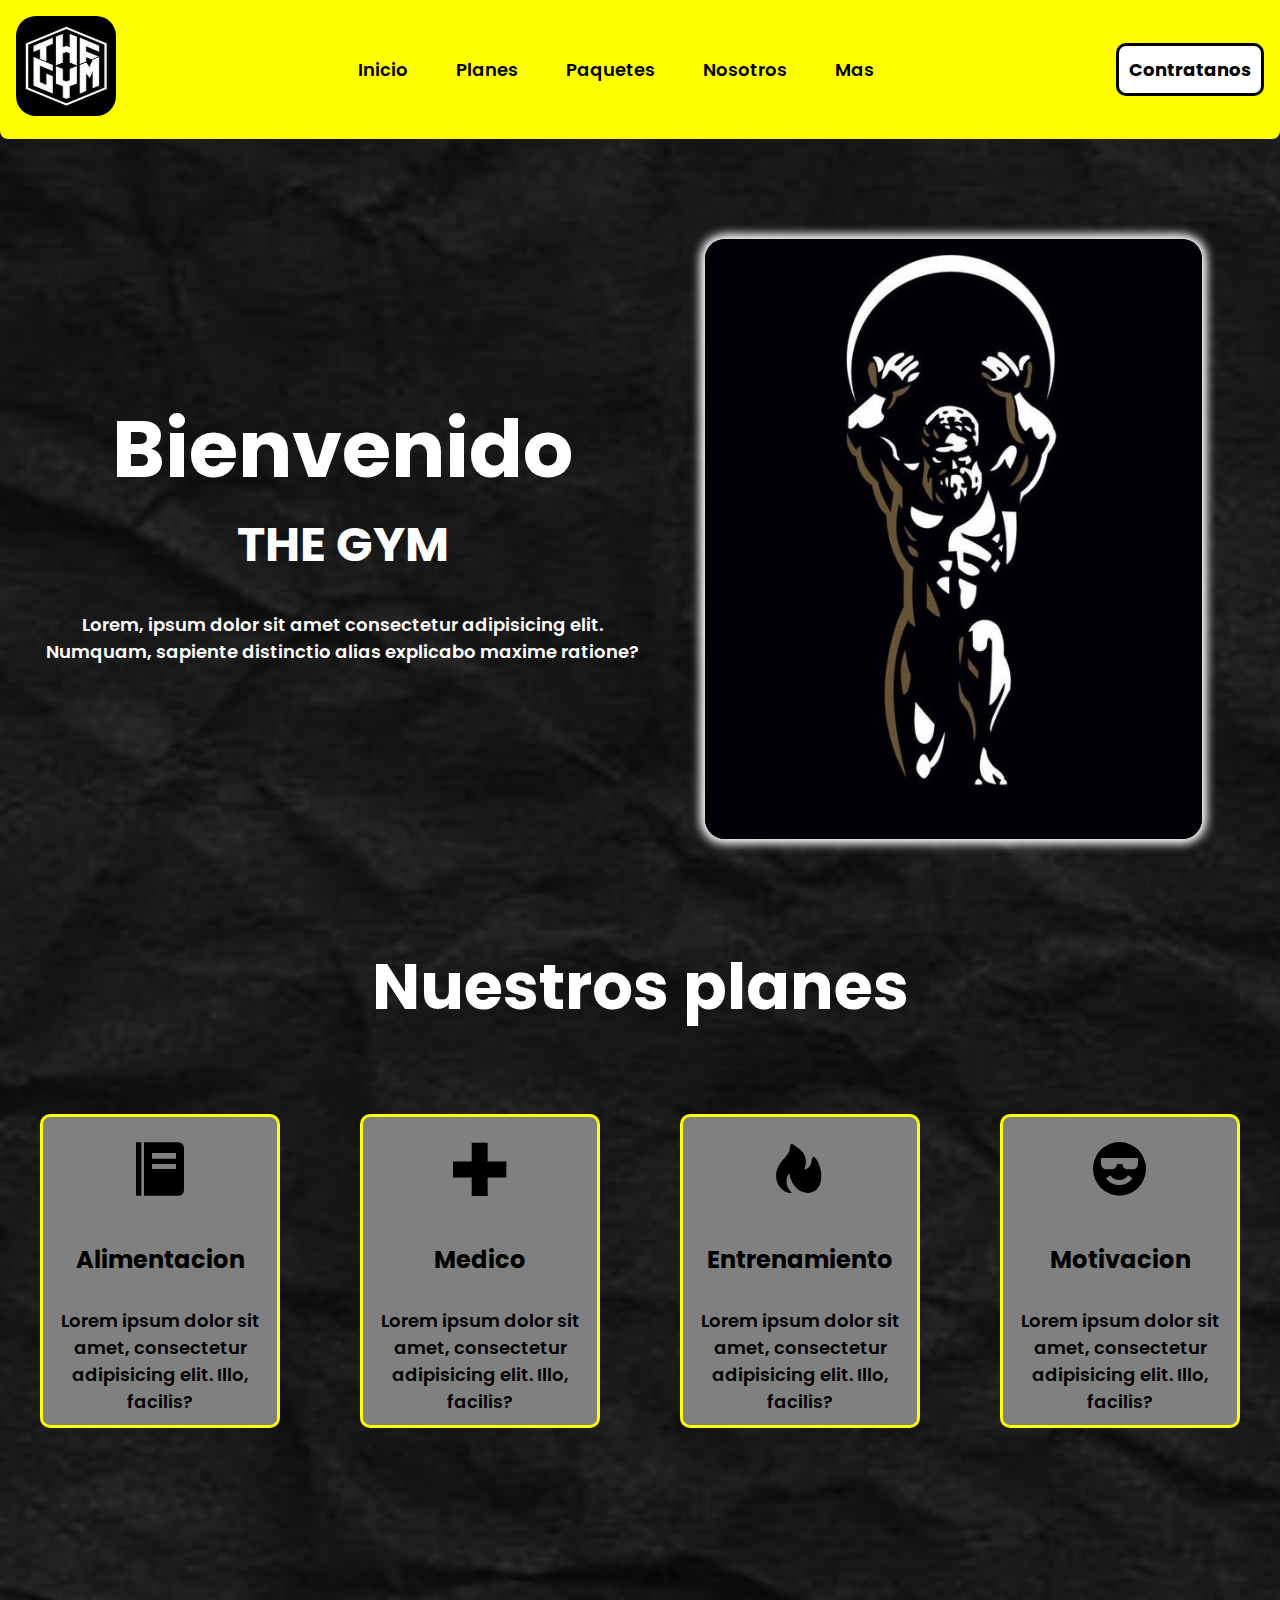
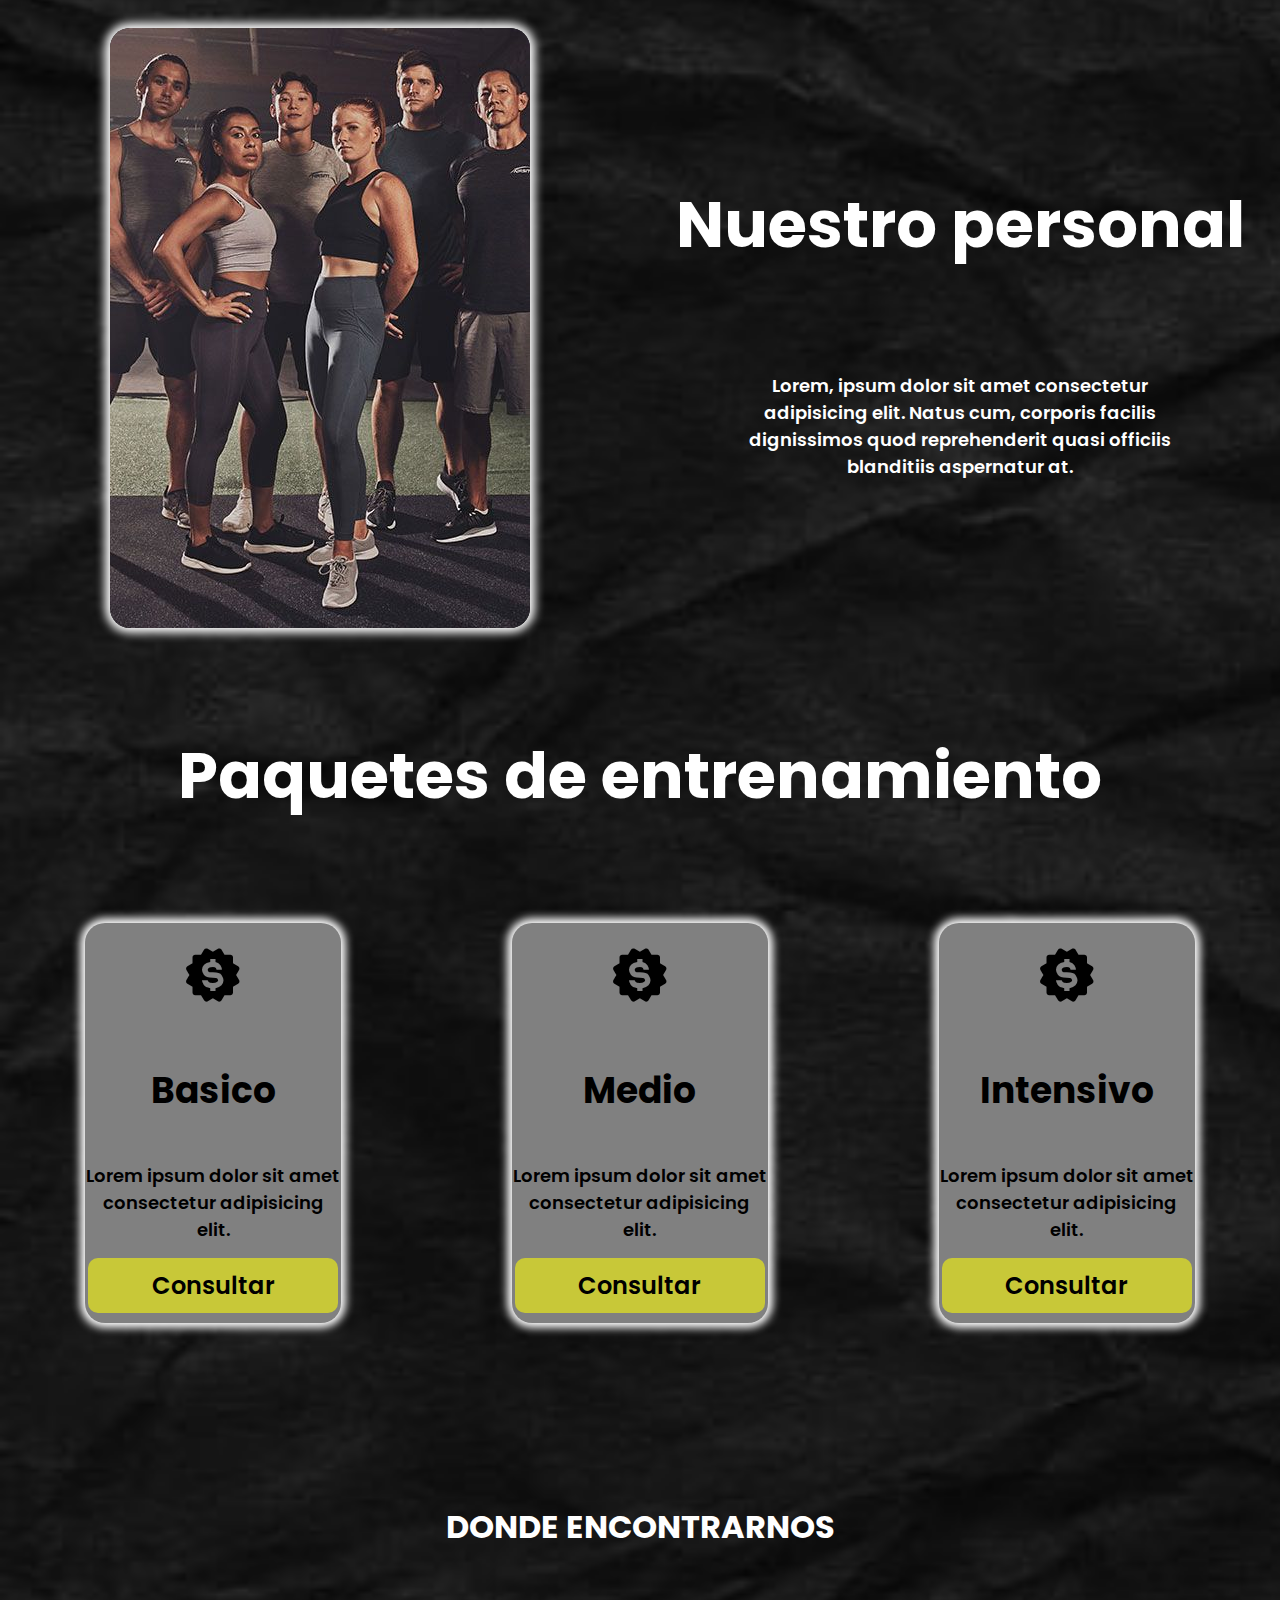
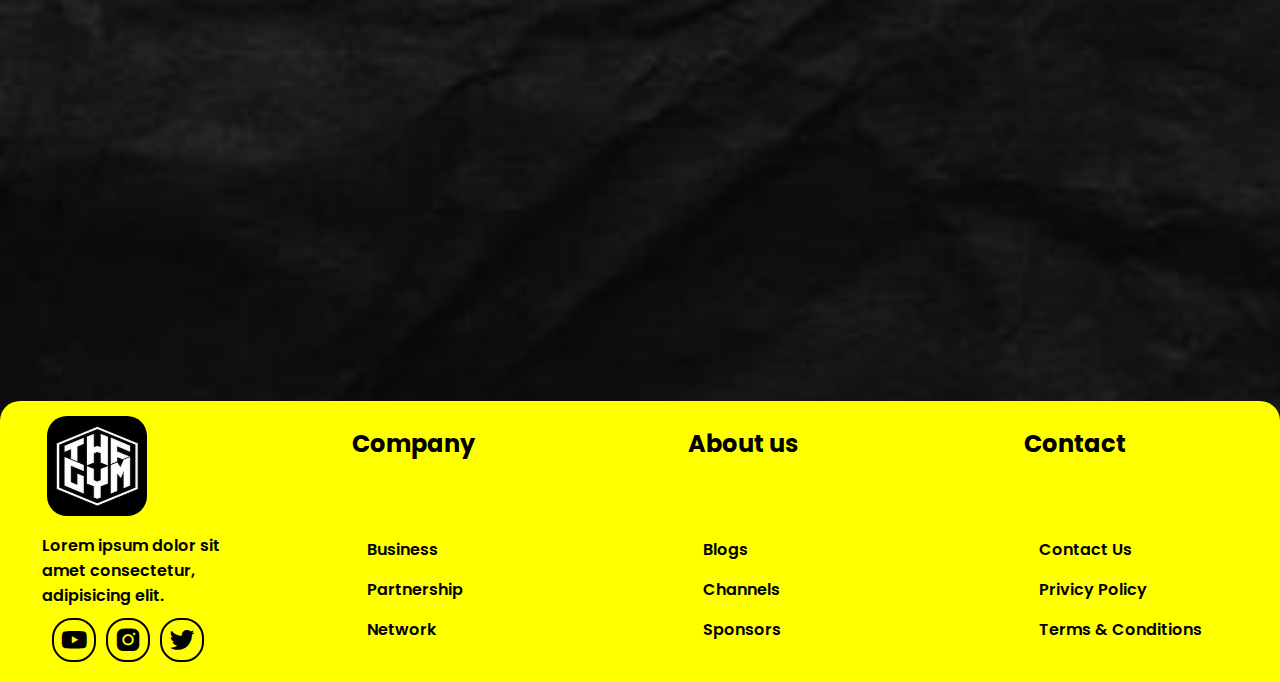
==== index.html @ 53d8124a "V 0.0.1" ====
<!DOCTYPE html>
<html lang="en">
  <head>
    <meta charset="UTF-8" />
    <meta name="viewport" content="width=device-width, initial-scale=1.0" />
    <link
      href="https://unpkg.com/boxicons@2.1.4/css/boxicons.min.css"
      rel="stylesheet" />
    <link rel="preconnect" href="https://fonts.gstatic.com" crossorigin />
    <link rel="preconnect" href="https://fonts.googleapis.com" />
    <link
      href="https://fonts.googleapis.com/css2?family=Poppins:ital,wght@0,400;0,500;0,600;1,700&display=swap"
      rel="stylesheet" />
    <link rel="icon" type="imagen" href="assets/img/logo.jpg" />
    <link rel="stylesheet" href="css/style.css" />
    <title>The Gym | Fitnes</title>
  </head>
  <body>
    <!-- navegador -->
    <nav>
      <div class="nav-logo">
        <a href="index.html"><img src="assets/img/logo.jpg" /></a>
      </div>
      <ul class="nav-links">
        <li><a href="index.html">Inicio</a></li>
        <li><a href="#planes">Planes</a></li>
        <li><a href="#paquetes">Paquetes</a></li>
        <li><a href="#nosotros">Nosotros</a></li>
        <li><a href="#mas">Mas</a></li>
      </ul>
      <a href="page/contrato.html" class="btn-link"
        ><button class="btn">Contratanos</button></a
      >
    </nav>
    <!-- header -->
    <header>
      <div class="header-title">
        <h2>Bienvenido</h2>
        <h3>THE GYM</h3>
        <p>
          Lorem, ipsum dolor sit amet consectetur adipisicing elit. Numquam,
          sapiente distinctio alias explicabo maxime ratione?
        </p>
      </div>
      <div class="header-img">
        <img src="assets/img/img1.jpg" />
      </div>
    </header>
    <!-- main -->
    <main>
      <!-- seccion de planes -->
      <div class="planes-title" id="planes">
        <h1>Nuestros planes</h1>
      </div>
      <div class="content-plans">
        <section class="planes-container">
          <div class="icon">
            <i class="bx bxs-food-menu"></i>
          </div>
          <div class="subtitle">
            <h2>Alimentacion</h2>
          </div>
          <div class="txt">
            Lorem ipsum dolor sit amet, consectetur adipisicing elit. Illo,
            facilis?
          </div>
        </section>
        <section class="planes-container">
          <div class="icon">
            <i class="bx bx-plus-medical"></i>
          </div>
          <div class="subtitle">
            <h2>Medico</h2>
          </div>
          <div class="txt">
            Lorem ipsum dolor sit amet, consectetur adipisicing elit. Illo,
            facilis?
          </div>
        </section>
        <section class="planes-container">
          <div class="icon">
            <i class="bx bxs-hot"></i>
          </div>
          <div class="subtitle">
            <h2>Entrenamiento</h2>
          </div>
          <div class="txt">
            Lorem ipsum dolor sit amet, consectetur adipisicing elit. Illo,
            facilis?
          </div>
        </section>
        <section class="planes-container">
          <div class="icon">
            <i class="bx bxs-cool"></i>
          </div>
          <div class="subtitle">
            <h2>Motivacion</h2>
          </div>
          <div class="txt">
            Lorem ipsum dolor sit amet, consectetur adipisicing elit. Illo,
            facilis?
          </div>
        </section>
      </div>
      <!-- seccion de personal -->
      <div class="content-personal">
        <!-- imagen -->
        <div class="personal-img">
          <img src="assets/img/img2.jpg" />
        </div>
        <!-- titulo y texto -->
        <div class="personal-title">
          <h1>Nuestro personal</h1>
          <p>
            Lorem, ipsum dolor sit amet consectetur adipisicing elit. Natus cum,
            corporis facilis dignissimos quod reprehenderit quasi officiis
            blanditiis aspernatur at.
          </p>
        </div>
      </div>
      <!-- seccion de paquetes -->
      <div class="paquetes-title" id="paquetes">
        <h1>Paquetes de entrenamiento</h1>
      </div>
      <div class="content-paquetes">
        <section class="container-paquetes">
          <div class="icon">
            <i class="bx bxs-badge-dollar"></i>
          </div>
          <div class="title title--color">
            <h2>Basico</h2>
          </div>
          <div class="txt txt--color">
            <p>Lorem ipsum dolor sit amet consectetur adipisicing elit.</p>
          </div>
          <a href="#" class="btn-link"
            ><button class="btn btn--mod">Consultar</button></a
          >
        </section>
        <section class="container-paquetes">
          <div class="icon">
            <i class="bx bxs-badge-dollar"></i>
          </div>
          <div class="title title--color">
            <h2>Medio</h2>
          </div>
          <div class="txt txt--color">
            <p>Lorem ipsum dolor sit amet consectetur adipisicing elit.</p>
          </div>
          <a href="#" class="btn-link"
            ><button class="btn btn--mod">Consultar</button></a
          >
        </section>
        <section class="container-paquetes">
          <div class="icon">
            <i class="bx bxs-badge-dollar"></i>
          </div>
          <div class="title title--color">
            <h2>Intensivo</h2>
          </div>
          <div class="txt txt--color">
            <p>Lorem ipsum dolor sit amet consectetur adipisicing elit.</p>
          </div>
          <a href="#" class="btn-link"
            ><button class="btn btn--mod">Consultar</button></a
          >
        </section>
      </div>
      <div class="map-container">
        <h2><span id="nosotros">Donde encontrarnos</span></h2>
        <iframe
          src="https://www.google.com/maps/embed?pb=!1m18!1m12!1m3!1d227.4638598311287!2d-65.29502604156728!3d-24.192004153920077!2m3!1f0!2f0!3f0!3m2!1i1024!2i768!4f13.1!3m3!1m2!1s0x941b0f5a80f912df%3A0xc3a7eea0225db36f!2sDuck%20Gym!5e0!3m2!1ses!2sar!4v1716704160125!5m2!1ses!2sar"
          width="600"
          height="450"
          style="border: 0"
          allowfullscreen=""
          loading="lazy"
          referrerpolicy="no-referrer-when-downgrade"></iframe>
      </div>
    </main>
    <!-- footer -->
    <footer id="mas">
      <div class="content-footer">
        <div class="logo-footer">
          <img src="assets/img/logo.jpg" />
          <p>Lorem ipsum dolor sit amet consectetur, adipisicing elit.</p>
          <div class="redes">
            <a href="#"><i class="bx bxl-youtube"></i></a>
            <a href="#"><i class="bx bxl-instagram-alt"></i></a>
            <a href="#"><i class="bx bxl-twitter"></i></a>
          </div>
        </div>
        <div class="content-links">
          <div class="container-links">
            <h3>Company</h3>
            <ul>
              <li><a href="#">Business</a></li>
              <li><a href="#">Partnership</a></li>
              <li><a href="#">Network</a></li>
            </ul>
          </div>
          <div class="container-links">
            <h3>About us</h3>
            <ul>
              <li><a href="#">Blogs</a></li>
              <li><a href="#">Channels</a></li>
              <li><a href="#">Sponsors</a></li>
            </ul>
          </div>
          <div class="container-links">
            <h3>Contact</h3>
            <ul>
              <li><a href="#">Contact Us</a></li>
              <li><a href="#">Privicy Policy</a></li>
              <li><a href="#">Terms & Conditions</a></li>
            </ul>
          </div>
        </div>
      </div>
    </footer>
  </body>
</html>
---- css/style.css ----
* {
  padding: 0;
  margin: 0;
  font-family: "poppins", sans-serif;
  box-sizing: border-box;
}
/* colores a usar*/
:root {
  --main-color: #ffff00;
  --txt-color: #ffffff;
  --txt-color-2: #000;
  --second-color: #ffff0090;
  --bg-color: #070613;
  --bg-color-2: grey;
}

body {
  background-image: url(../assets/img/bg.jpg);
  margin: auto;
  background-repeat: no-repeat;
  background-size: cover;
}
/* nav */
nav {
  background-color: var(--main-color);
  padding: 1rem 1rem;
  display: flex;
  align-items: center;
  justify-content: space-between;
  gap: 2rem;
  border-bottom-left-radius: 8px;
  border-bottom-right-radius: 8px;
}
/* logo */
.nav-logo img {
  width: 100px;
  height: 100px;
  border-radius: 20px;
}
/* Links */
.nav-links {
  list-style: none;
  display: flex;
  align-items: center;
  gap: 3rem;
}
/* etiuetas a  */
.nav-links a {
  text-decoration: none;
  color: var(--txt-color-2);
  font-weight: 600;
  font-size: 18px;
}

.nav-links a:hover {
  text-decoration: underline solid;
  position: relative;
  top: 2px;
}

/* boton/es */
.btn {
  display: flex;
  justify-content: center;
  align-items: center;
  padding: 10px;
  background: transparent;
  border-radius: 10px;
  cursor: pointer;
  font-weight: 700;
  font-size: 18px;
  border: 3px solid;
  transition: all 0.3s;
  background-color: var(--txt-color);
}

.btn:hover {
  background-color: var(--bg-color-2);
  transform: scale(1.1);
}

.btn-link {
  text-decoration: none;
}
/* header */
header {
  display: flex;
  color: var(--txt-color);
  width: 100%;
  margin-top: 100px;
}
/* titulos y texto */
.header-title {
  display: flex;
  flex-direction: column;
  width: 50%;
  float: left;
  margin-left: 30px;
  margin-top: 150px;
  text-align: center;
  cursor: default;
}

.header-title h2 {
  font-size: 5rem;
  width: 100%;
}

.header-title h3 {
  font-size: 3rem;
}

.header-title p {
  font-size: 18px;
  font-weight: 600;
  margin-top: 30px;
}
/* imagen del header */
.header-img {
  display: flex;
  width: 50%;
  float: right;
  height: 600px;
  position: relative;
  left: 50px;
}

.header-img img {
  border-radius: 20px;
  box-shadow: 0 0 10px 5px white;
}

/* contenedor de planes */
main {
  margin-top: 100px;
  width: 100%;
}
/* contenedor */
.content-plans {
  display: flex;
  flex-direction: row;
  justify-content: space-between;
  margin: 0 40px;
}
/* titulo */
.planes-title {
  color: var(--txt-color);
  text-align: center;
  margin: 80px 0;
  font-size: 2rem;
}
/* contenedor de info */
.planes-container {
  background-color: var(--bg-color-2);
  display: flex;
  flex-direction: column;
  text-align: center;
  height: 314px;
  border-radius: 10px;
  border: 3px solid yellow;
  width: 20%;
  transition: all 0.3s;
}

.planes-container:hover {
  transform: scale(1.1);
  color: var(--txt-color);
}

.icon {
  font-size: 4rem;
  margin: 10px;
  cursor: default;
}

.subtitle {
  margin: 10px;
  cursor: default;
}

.txt {
  margin-top: 20px;
  font-size: 18px;
  font-weight: 600;
  cursor: default;
}
/* contenedor de personal */
.content-personal {
  display: flex;
  width: 100%;
  margin-top: 200px;
}

.personal-title {
  display: flex;
  width: 50%;
  float: right;
  color: var(--txt-color);
  flex-direction: column;
  text-align: center;
  justify-content: center;
  align-items: center;
  cursor: default;
}

.personal-title h1 {
  margin-bottom: 100px;
  font-size: 4rem;
}

.personal-title p {
  display: flex;
  font-size: 18px;
  font-weight: 600;
  width: 70%;
}

.personal-img {
  display: flex;
  width: 50%;
  float: left;
  justify-content: center;
}

.personal-img img {
  border-radius: 20px;
  box-shadow: 0 0 10px 5px white;
}

/* Titulo de paquetes */

.paquetes-title {
  color: var(--txt-color);
  text-align: center;
  margin-top: 100px;
  font-size: 2rem;
}

/* contenedor paquetes */

.content-paquetes {
  width: 100%;
  margin-top: 100px;
  display: flex;
  flex-direction: row;
  align-items: center;
  justify-content: space-around;
}
/* contenedor de info */
.container-paquetes {
  background-color: var(--bg-color-2);
  width: 20%;
  height: 400px;
  display: flex;
  flex-direction: column;
  text-align: center;
  justify-content: space-between;
  align-items: center;
  border-radius: 20px;
  box-shadow: 0 0 8px 5px white;
  transition: all 0.3s;
}

.container-paquetes:hover {
  transform: scale(1.1);
  color: var(--txt-color);
}
/* boton interno */
.btn--mod {
  width: 250px;
  background-color: var(--second-color);
  font-size: 24px;
  font-weight: 600;
  border: none;
  position: relative;
  bottom: 10px;
  transition: none;
}

.btn--mod:hover {
  background-color: var(--main-color);
  transform: none;
}

.title--color {
  font-size: 24px;
}

.txt--color {
  font-size: 18px;
  font-weight: 600;
}
/* contenedor de mapa */
.map-container {
  display: flex;
  flex-direction: column;
  justify-content: center;
  align-items: center;
  text-align: center;
  margin-top: 180px;
}

.map-container h2 {
  color: var(--txt-color);
  text-transform: uppercase;
  font-size: 2rem;
}

.map-container iframe {
  width: 600px;
  height: 300px;
  margin-top: 50px;
}

/* footer */
footer {
  display: flex;
  margin-top: 100px;
  width: 100%;
  background-color: var(--main-color);
  border-top-left-radius: 20px;
  border-top-right-radius: 20px;
}

.content-footer {
  display: flex;
  width: 100%;
  justify-content: center;
}

.logo-footer {
  width: 25%;
}

.logo-footer img {
  width: 100px;
  height: 100px;
  border-radius: 20px;
  margin: 15px 0 0 15px;
}

.logo-footer p {
  width: 70%;
  margin-left: 10px;
  font-weight: 600;
  margin-top: 10px;
  cursor: default;
}
/* iconos de redes */
.redes {
  display: flex;
  margin-left: 10px;
  margin-top: 10px;
  margin-bottom: 20px;
  width: 25%;
  flex-direction: row;
  justify-content: space-between;
  list-style: none;
}

.redes a {
  text-decoration: none;
  color: var(--txt-color-2);
  transition: all 0.2s;
}

.redes a:hover {
  transform: scale(1.1);
  color: var(--bg-color-2);
}

.redes i {
  font-size: 30px;
  margin-left: 10px;
  border: 2px solid;
  border-radius: 20px;
  padding: 5px;
  transition: all 0.2s;
}

/* contenedor de links de footer */
.content-links {
  display: flex;
  width: 70%;
  flex-direction: row;
  justify-content: space-between;
}

.container-links {
  width: 25%;
  display: flex;
  flex-direction: column;
  justify-content: space-around;
}

.container-links h3 {
  font-size: 24px;
  cursor: default;
}

.container-links ul {
  margin-top: 10px;
}

.container-links li {
  margin: 15px;
  list-style: none;
}

.container-links a {
  text-decoration: none;
  color: var(--txt-color-2);
  transition: all 0.3s;
  font-weight: 600;
}

.container-links a:hover {
  text-decoration: underline 2px solid;
}
/* tamaño telefono */
@media (min-width: 480px) and (max-width: 1200px) {
  /* navegador */
  nav {
    display: flex;
    flex-direction: column;
    justify-content: space-around;
  }
  /* links */
  .nav-links {
    display: flex;
    justify-content: space-around;
    gap: 20px;
  }
  /* header */
  header {
    display: flex;
    flex-direction: column;
    width: 100%;
    text-align: center;
    margin: 0;
    margin-top: 20px;
  }
  /* titulo del header */
  .header-title {
    display: flex;
    flex-direction: column;
    width: 100%;
    text-align: center;
    margin: 0;
  }

  .header-title p {
    font-size: 16px;
    margin: 0 20px;
  }
  /* imagen del header */
  .header-img {
    display: flex;
    justify-content: center;
    align-items: center;
    width: 100%;
    margin: 0;
  }

  .header-img img {
    width: 300px;
    height: 400px;
    position: relative;
    right: 50px;
    margin: 0;
  }
  /* main */
  main {
    display: flex;
    flex-direction: column;
    width: 100%;
    margin: 0;
  }
  /* contenedor de seccion planes */
  .content-plans {
    display: flex;
    flex-direction: column;
    align-items: center;
  }
  /* contenedor de las tarjetas de planes */
  .planes-container {
    width: 70%;
    margin: 20px 0;
  }
  /* contenedor de seccion personal */
  .content-personal {
    display: flex;
    flex-direction: column;
    align-items: center;
    margin: 40px 0;
    width: 100%;
  }
  /* imagen de seccion de personal */
  .personal-img img {
    width: 420px;
    height: 400px;
  }
  /* titulo de personal */
  .personal-title {
    width: 100%;
    align-items: center;
    margin: 40px 0;
  }

  .personal-title h1 {
    display: flex;
    justify-content: center;
    text-align: center;
  }

  .personal-title p {
    display: flex;
    justify-content: center;
    align-items: center;
    text-align: center;
    width: 80%;
  }
  /* seccion de paquetes */
  /* titulo de seccion de paquetes */
  .paquetes-title {
    font-size: 28px;
    margin: 0;
  }
  /* contenedor de tarjetas */
  .content-paquetes {
    display: flex;
    flex-direction: column;
    width: 100%;
  }
  /* contenedor de info tarjetas */
  .container-paquetes {
    display: flex;
    justify-content: space-around;
    width: 65%;
    margin: 40px 0;
  }
  /* mapa */
  .map-container {
    margin: 0;
    margin-top: 40px;
    width: 100%;
  }
  /* iframe */
  .map-container iframe {
    display: flex;
    width: 70%;
  }
  /* footer */

  .logo-footer {
    width: 100%;
    display: flex;
    justify-content: space-around;
    align-items: center;
    text-align: center;
  }

  .logo-footer p {
    width: 40%;
  }

  .redes {
    display: flex;
    margin: 20px 0;
  }

  .content-links {
    display: flex;
    flex-direction: row;
    justify-content: center;
    text-align: center;
  }
  /* footer */
  footer {
    display: flex;
    margin: 0;
    margin-top: 40px;
  }

  .content-footer {
    display: flex;
    flex-direction: column;
  }

  .redes {
    display: flex;
    flex-direction: column;
  }

  .redes a {
    margin: 5px 0;
  }

  .content-links {
    width: 100%;
    display: flex;
    flex-direction: row;
    justify-content: space-around;
  }
}
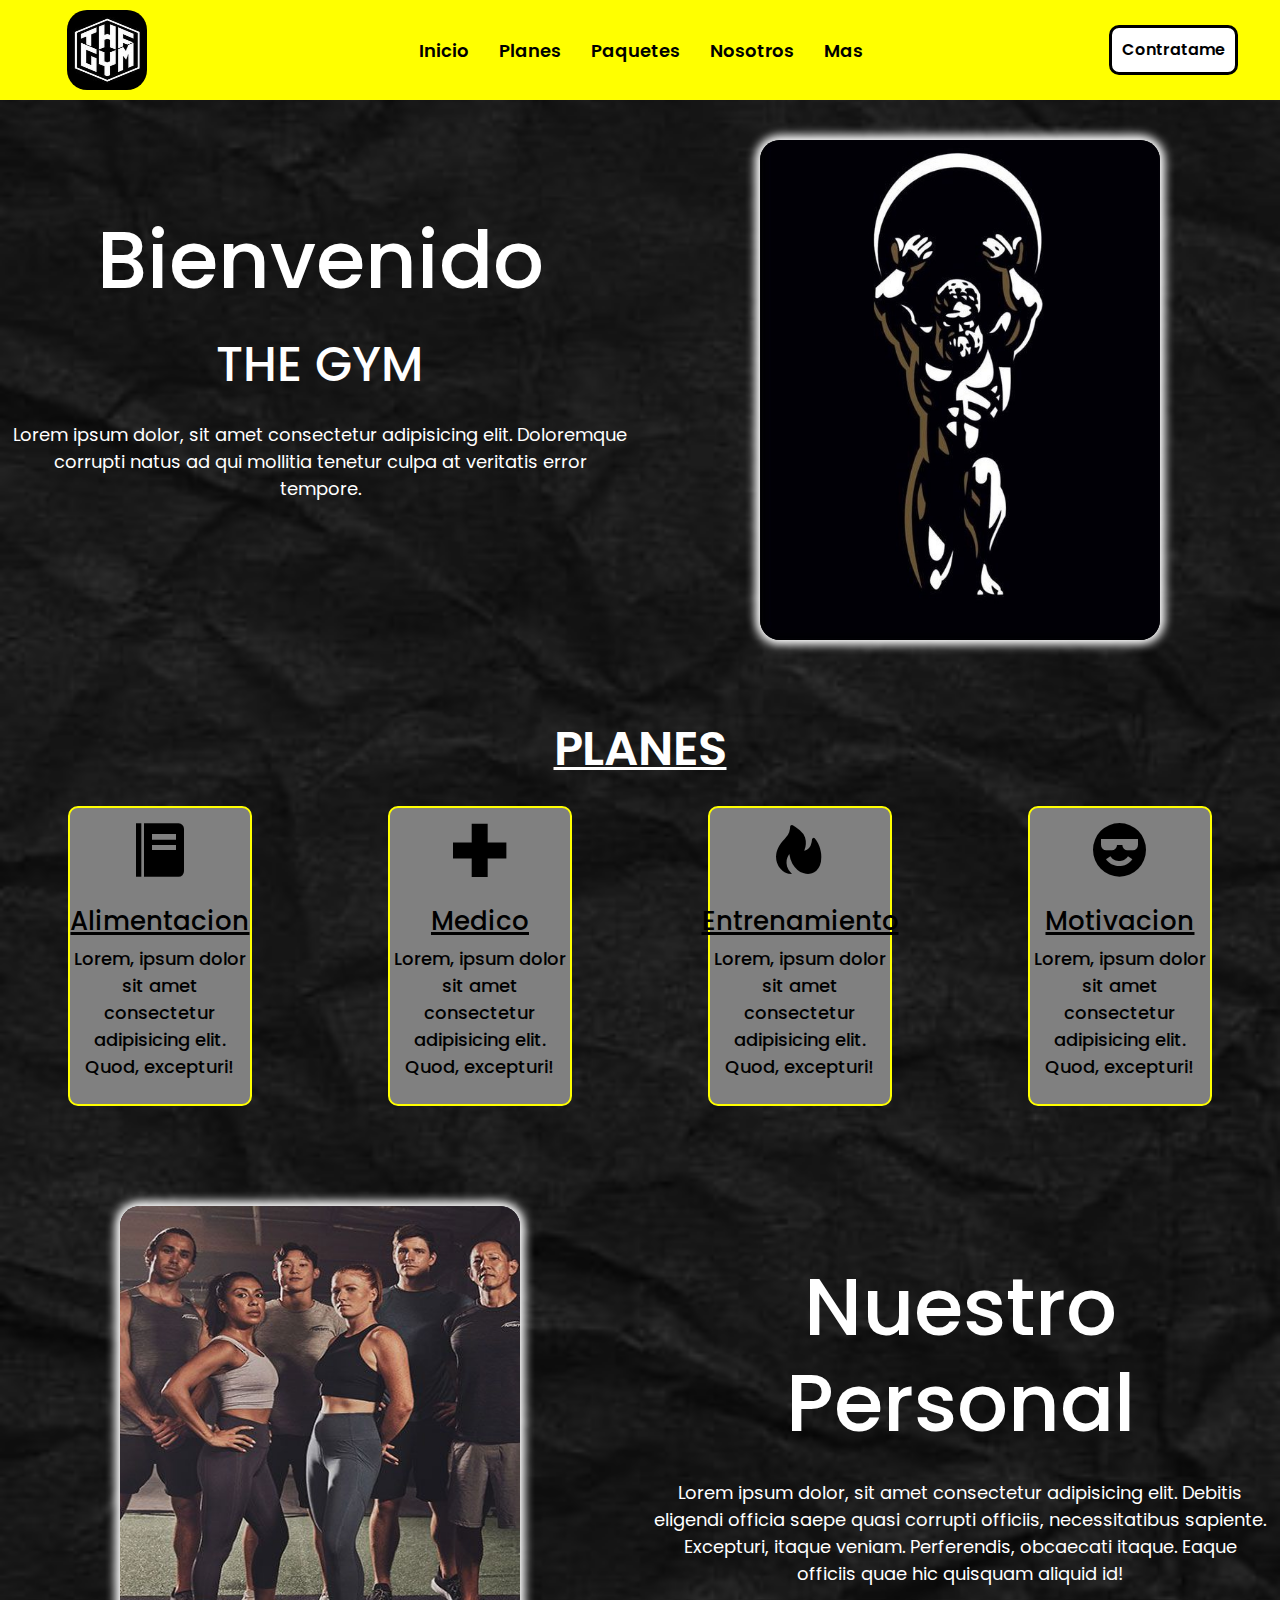
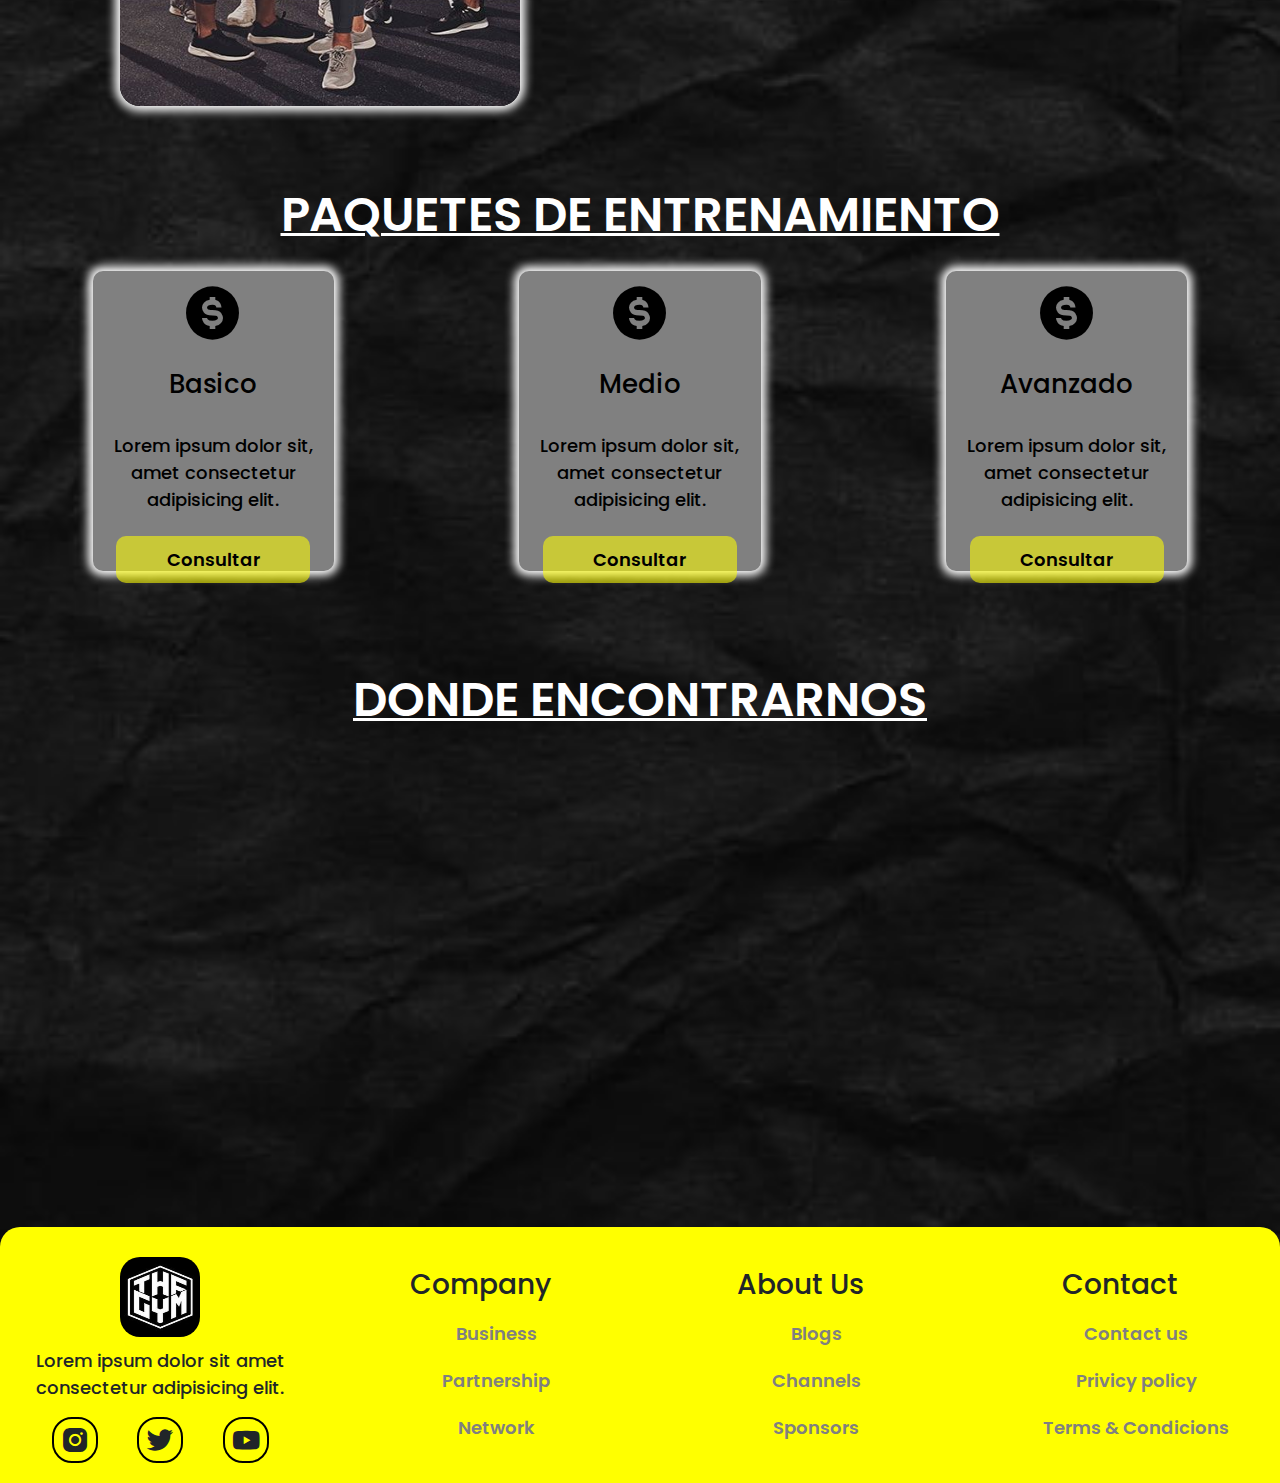
==== commit e9dcef4b: "v 0.0.3" ====
--- a/index.html
+++ b/index.html
@@ -4,219 +4,292 @@
     <meta charset="UTF-8" />
     <meta name="viewport" content="width=device-width, initial-scale=1.0" />
     <link
+      href="https://cdn.jsdelivr.net/npm/bootstrap@5.3.0/dist/css/bootstrap.min.css"
+      rel="stylesheet" />
+    <link rel="stylesheet" href="css/style.css" />
+    <link rel="icon" type="imagen" href="assets/logo.jpg" />
+    <link
       href="https://unpkg.com/boxicons@2.1.4/css/boxicons.min.css"
       rel="stylesheet" />
-    <link rel="preconnect" href="https://fonts.gstatic.com" crossorigin />
-    <link rel="preconnect" href="https://fonts.googleapis.com" />
-    <link
-      href="https://fonts.googleapis.com/css2?family=Poppins:ital,wght@0,400;0,500;0,600;1,700&display=swap"
-      rel="stylesheet" />
-    <link rel="icon" type="imagen" href="assets/img/logo.jpg" />
-    <link rel="stylesheet" href="css/style.css" />
-    <title>The Gym | Fitnes</title>
+    <title>The Gym | Fittnes</title>
   </head>
   <body>
-    <!-- navegador -->
-    <nav>
-      <div class="nav-logo">
-        <a href="index.html"><img src="assets/img/logo.jpg" /></a>
-      </div>
-      <ul class="nav-links">
-        <li><a href="index.html">Inicio</a></li>
-        <li><a href="#planes">Planes</a></li>
-        <li><a href="#paquetes">Paquetes</a></li>
-        <li><a href="#nosotros">Nosotros</a></li>
-        <li><a href="#mas">Mas</a></li>
-      </ul>
-      <a href="page/contrato.html" class="btn-link"
-        ><button class="btn">Contratanos</button></a
-      >
-    </nav>
-    <!-- header -->
+    <!-- inicio header -->
     <header>
-      <div class="header-title">
-        <h2>Bienvenido</h2>
-        <h3>THE GYM</h3>
-        <p>
-          Lorem, ipsum dolor sit amet consectetur adipisicing elit. Numquam,
-          sapiente distinctio alias explicabo maxime ratione?
-        </p>
-      </div>
-      <div class="header-img">
-        <img src="assets/img/img1.jpg" />
+      <div class="container-fluid">
+        <div class="row">
+          <!-- inicio logo -->
+          <div class="col-md-2">
+            <div class="logo">
+              <a href="index.html"><img src="assets/logo.jpg" /></a>
+            </div>
+          </div>
+          <!-- fin logo -->
+
+          <!-- inicio nav -->
+          <div class="col-md-8">
+            <div class="nav">
+              <ul>
+                <li><a href="index.html">Inicio</a></li>
+                <li><a href="#planes">Planes</a></li>
+                <li><a href="#paquetes">Paquetes</a></li>
+                <li><a href="#nosotros">Nosotros</a></li>
+                <li><a href="#mas">Mas</a></li>
+              </ul>
+            </div>
+          </div>
+          <!-- fin nav -->
+
+          <!-- inicio boton -->
+          <div class="col-md-2">
+            <div class="btn">
+              <a href="page/contrato.html"><button>Contratame</button></a>
+            </div>
+          </div>
+          <!-- fin boton -->
+        </div>
       </div>
     </header>
-    <!-- main -->
+    <!-- fin header -->
+
+    <!-- inicio main -->
     <main>
-      <!-- seccion de planes -->
-      <div class="planes-title" id="planes">
-        <h1>Nuestros planes</h1>
-      </div>
-      <div class="content-plans">
-        <section class="planes-container">
-          <div class="icon">
-            <i class="bx bxs-food-menu"></i>
-          </div>
-          <div class="subtitle">
-            <h2>Alimentacion</h2>
-          </div>
-          <div class="txt">
-            Lorem ipsum dolor sit amet, consectetur adipisicing elit. Illo,
-            facilis?
-          </div>
-        </section>
-        <section class="planes-container">
-          <div class="icon">
-            <i class="bx bx-plus-medical"></i>
-          </div>
-          <div class="subtitle">
-            <h2>Medico</h2>
-          </div>
-          <div class="txt">
-            Lorem ipsum dolor sit amet, consectetur adipisicing elit. Illo,
-            facilis?
-          </div>
-        </section>
-        <section class="planes-container">
-          <div class="icon">
-            <i class="bx bxs-hot"></i>
-          </div>
-          <div class="subtitle">
-            <h2>Entrenamiento</h2>
-          </div>
-          <div class="txt">
-            Lorem ipsum dolor sit amet, consectetur adipisicing elit. Illo,
-            facilis?
-          </div>
-        </section>
-        <section class="planes-container">
-          <div class="icon">
-            <i class="bx bxs-cool"></i>
-          </div>
-          <div class="subtitle">
-            <h2>Motivacion</h2>
-          </div>
-          <div class="txt">
-            Lorem ipsum dolor sit amet, consectetur adipisicing elit. Illo,
-            facilis?
-          </div>
-        </section>
-      </div>
-      <!-- seccion de personal -->
-      <div class="content-personal">
-        <!-- imagen -->
-        <div class="personal-img">
-          <img src="assets/img/img2.jpg" />
-        </div>
-        <!-- titulo y texto -->
-        <div class="personal-title">
-          <h1>Nuestro personal</h1>
-          <p>
-            Lorem, ipsum dolor sit amet consectetur adipisicing elit. Natus cum,
-            corporis facilis dignissimos quod reprehenderit quasi officiis
-            blanditiis aspernatur at.
-          </p>
-        </div>
-      </div>
-      <!-- seccion de paquetes -->
-      <div class="paquetes-title" id="paquetes">
-        <h1>Paquetes de entrenamiento</h1>
-      </div>
-      <div class="content-paquetes">
-        <section class="container-paquetes">
-          <div class="icon">
-            <i class="bx bxs-badge-dollar"></i>
-          </div>
-          <div class="title title--color">
-            <h2>Basico</h2>
-          </div>
-          <div class="txt txt--color">
+      <!-- inicio seccion 1 -->
+      <section>
+        <div class="container-fluid">
+          <div class="row">
+            <!-- inicio Lado izquierdo texto -->
+            <div class="col-md-6">
+              <div class="txt">
+                <h2>Bienvenido</h2>
+                <h3>THE GYM</h3>
+                <p>
+                  Lorem ipsum dolor, sit amet consectetur adipisicing elit.
+                  Doloremque corrupti natus ad qui mollitia tenetur culpa at
+                  veritatis error tempore.
+                </p>
+              </div>
+            </div>
+            <!-- fin Lado izquierdo texto -->
+
+            <!-- inicio Lado derecho imagen -->
+            <div class="col-md-6">
+              <div class="img">
+                <img src="assets/img1.jpg" />
+              </div>
+            </div>
+            <!-- fin Lado derecho imagen -->
+          </div>
+        </div>
+      </section>
+      <!-- fin seccion 1 -->
+
+      <!-- inicio seccion 2 -->
+      <section id="planes">
+        <div class="container-fluid">
+          <div class="row">
+            <div class="col-md-12">
+              <div class="titulo">
+                <h2>Planes</h2>
+              </div>
+            </div>
+            <div class="col-md-3">
+              <div class="tarjeta">
+                <i class="bx bxs-food-menu"></i><br />
+                <h2>Alimentacion</h2>
+                <p>
+                  Lorem, ipsum dolor sit amet consectetur adipisicing elit.
+                  Quod, excepturi!
+                </p>
+              </div>
+            </div>
+            <div class="col-md-3">
+              <div class="tarjeta">
+                <i class="bx bx-plus-medical"></i><br />
+                <h2>Medico</h2>
+                <p>
+                  Lorem, ipsum dolor sit amet consectetur adipisicing elit.
+                  Quod, excepturi!
+                </p>
+              </div>
+            </div>
+            <div class="col-md-3">
+              <div class="tarjeta">
+                <i class="bx bxs-hot"></i><br />
+                <h2>Entrenamiento</h2>
+                <p>
+                  Lorem, ipsum dolor sit amet consectetur adipisicing elit.
+                  Quod, excepturi!
+                </p>
+              </div>
+            </div>
+            <div class="col-md-3">
+              <div class="tarjeta">
+                <i class="bx bxs-cool"></i><br />
+                <h2>Motivacion</h2>
+                <p>
+                  Lorem, ipsum dolor sit amet consectetur adipisicing elit.
+                  Quod, excepturi!
+                </p>
+              </div>
+            </div>
+          </div>
+        </div>
+      </section>
+      <!-- fin seccion 2 -->
+
+      <!-- inicio seccion 3 -->
+      <section>
+        <div class="container-fluid">
+          <div class="row">
+            <!-- inicio Lado izquierdo imagen -->
+            <div class="col-md-6">
+              <div class="img">
+                <img src="assets/img2.jpg" />
+              </div>
+            </div>
+            <!-- fin Lado izquierdo imagen -->
+
+            <!-- inicio Lado derecho texto -->
+            <div class="col-md-6">
+              <div class="txt">
+                <h2>Nuestro Personal</h2>
+                <p>
+                  Lorem ipsum dolor, sit amet consectetur adipisicing elit.
+                  Debitis eligendi officia saepe quasi corrupti officiis,
+                  necessitatibus sapiente. Excepturi, itaque veniam.
+                  Perferendis, obcaecati itaque. Eaque officiis quae hic
+                  quisquam aliquid id!
+                </p>
+              </div>
+            </div>
+            <!-- fin Lado derecho texto -->
+          </div>
+        </div>
+      </section>
+      <!-- fin seccion 3 -->
+
+      <!-- inicio seccion 4 -->
+      <section id="paquetes">
+        <div class="container-fluid">
+          <div class="row">
+            <div class="col-md-12">
+              <div class="titulo">
+                <h2>Paquetes de Entrenamiento</h2>
+              </div>
+            </div>
+            <div class="col-md-4">
+              <div class="tarjeta tarjeta-mod">
+                <i class="bx bxs-dollar-circle"></i><br />
+                <h2>Basico</h2>
+                <br />
+                <p>Lorem ipsum dolor sit, amet consectetur adipisicing elit.</p>
+                <div class="btn btn-mod">
+                  <button>Consultar</button>
+                </div>
+              </div>
+            </div>
+            <div class="col-md-4">
+              <div class="tarjeta tarjeta-mod">
+                <i class="bx bxs-dollar-circle"></i><br />
+                <h2>Medio</h2>
+                <br />
+                <p>Lorem ipsum dolor sit, amet consectetur adipisicing elit.</p>
+                <div class="btn btn-mod">
+                  <button>Consultar</button>
+                </div>
+              </div>
+            </div>
+            <div class="col-md-4">
+              <div class="tarjeta tarjeta-mod">
+                <i class="bx bxs-dollar-circle"></i><br />
+                <h2>Avanzado</h2>
+                <br />
+                <p>Lorem ipsum dolor sit, amet consectetur adipisicing elit.</p>
+                <div class="btn btn-mod">
+                  <button>Consultar</button>
+                </div>
+              </div>
+            </div>
+          </div>
+        </div>
+      </section>
+      <!-- fin seccion 4 -->
+
+      <!-- inicio seccion 5 -->
+      <section id="nosotros">
+        <div class="container-fluid">
+          <div class="row">
+            <div class="col-md-12">
+              <div class="titulo">
+                <h2>Donde Encontrarnos</h2>
+              </div>
+            </div>
+            <div class="col-md-12 col-md-12-mod">
+              <iframe
+                src="https://www.google.com/maps/embed?pb=!1m18!1m12!1m3!1d321.6822060723315!2d-65.29478386816716!3d-24.192110981965744!2m3!1f0!2f0!3f0!3m2!1i1024!2i768!4f13.1!3m3!1m2!1s0x941b0f5a80f912df%3A0xc3a7eea0225db36f!2sDuck%20Gym!5e0!3m2!1ses!2sar!4v1717436914473!5m2!1ses!2sar"
+                width="600"
+                height="450"
+                style="border: 0"
+                allowfullscreen=""
+                loading="lazy"
+                referrerpolicy="no-referrer-when-downgrade"></iframe>
+            </div>
+          </div>
+        </div>
+      </section>
+      <!-- fin seccion 5 -->
+    </main>
+    <!-- fin main -->
+
+    <!-- inicio footer -->
+    <footer id="mas">
+      <div class="container-fluid">
+        <div class="row">
+          <div class="col-md-3">
+            <a href="index.html"><img src="assets/logo.jpg" /></a>
             <p>Lorem ipsum dolor sit amet consectetur adipisicing elit.</p>
-          </div>
-          <a href="#" class="btn-link"
-            ><button class="btn btn--mod">Consultar</button></a
-          >
-        </section>
-        <section class="container-paquetes">
-          <div class="icon">
-            <i class="bx bxs-badge-dollar"></i>
-          </div>
-          <div class="title title--color">
-            <h2>Medio</h2>
-          </div>
-          <div class="txt txt--color">
-            <p>Lorem ipsum dolor sit amet consectetur adipisicing elit.</p>
-          </div>
-          <a href="#" class="btn-link"
-            ><button class="btn btn--mod">Consultar</button></a
-          >
-        </section>
-        <section class="container-paquetes">
-          <div class="icon">
-            <i class="bx bxs-badge-dollar"></i>
-          </div>
-          <div class="title title--color">
-            <h2>Intensivo</h2>
-          </div>
-          <div class="txt txt--color">
-            <p>Lorem ipsum dolor sit amet consectetur adipisicing elit.</p>
-          </div>
-          <a href="#" class="btn-link"
-            ><button class="btn btn--mod">Consultar</button></a
-          >
-        </section>
-      </div>
-      <div class="map-container">
-        <h2><span id="nosotros">Donde encontrarnos</span></h2>
-        <iframe
-          src="https://www.google.com/maps/embed?pb=!1m18!1m12!1m3!1d227.4638598311287!2d-65.29502604156728!3d-24.192004153920077!2m3!1f0!2f0!3f0!3m2!1i1024!2i768!4f13.1!3m3!1m2!1s0x941b0f5a80f912df%3A0xc3a7eea0225db36f!2sDuck%20Gym!5e0!3m2!1ses!2sar!4v1716704160125!5m2!1ses!2sar"
-          width="600"
-          height="450"
-          style="border: 0"
-          allowfullscreen=""
-          loading="lazy"
-          referrerpolicy="no-referrer-when-downgrade"></iframe>
-      </div>
-    </main>
-    <!-- footer -->
-    <footer id="mas">
-      <div class="content-footer">
-        <div class="logo-footer">
-          <img src="assets/img/logo.jpg" />
-          <p>Lorem ipsum dolor sit amet consectetur, adipisicing elit.</p>
-          <div class="redes">
-            <a href="#"><i class="bx bxl-youtube"></i></a>
-            <a href="#"><i class="bx bxl-instagram-alt"></i></a>
-            <a href="#"><i class="bx bxl-twitter"></i></a>
-          </div>
-        </div>
-        <div class="content-links">
-          <div class="container-links">
-            <h3>Company</h3>
-            <ul>
-              <li><a href="#">Business</a></li>
-              <li><a href="#">Partnership</a></li>
-              <li><a href="#">Network</a></li>
-            </ul>
-          </div>
-          <div class="container-links">
-            <h3>About us</h3>
-            <ul>
-              <li><a href="#">Blogs</a></li>
-              <li><a href="#">Channels</a></li>
-              <li><a href="#">Sponsors</a></li>
-            </ul>
-          </div>
-          <div class="container-links">
-            <h3>Contact</h3>
-            <ul>
-              <li><a href="#">Contact Us</a></li>
-              <li><a href="#">Privicy Policy</a></li>
-              <li><a href="#">Terms & Conditions</a></li>
-            </ul>
+            <div class="redes">
+              <i class="bx bxl-instagram-alt"></i>
+              <i class="bx bxl-twitter"></i>
+              <i class="bx bxl-youtube"></i>
+            </div>
+          </div>
+          <div class="col-md-3">
+            <div class="info">
+              <h3>Company</h3>
+              <ul>
+                <li><a href="#">Business</a></li>
+                <li><a href="#">Partnership</a></li>
+                <li><a href="#">Network</a></li>
+              </ul>
+            </div>
+          </div>
+          <div class="col-md-3">
+            <div class="info">
+              <h3>About Us</h3>
+              <ul>
+                <li><a href="#">Blogs</a></li>
+                <li><a href="#">Channels</a></li>
+                <li><a href="#">Sponsors</a></li>
+              </ul>
+            </div>
+          </div>
+          <div class="col-md-3">
+            <div class="info">
+              <h3>Contact</h3>
+              <ul>
+                <li><a href="#">Contact us</a></li>
+                <li><a href="#">Privicy policy</a></li>
+                <li><a href="#">Terms & Condicions</a></li>
+              </ul>
+            </div>
           </div>
         </div>
       </div>
     </footer>
+    <!-- fin footer -->
+
+    <script src="https://cdn.jsdelivr.net/npm/bootstrap@5.0.2/dist/js/bootstrap.bundle.min.js"></script>
   </body>
 </html>
--- a/css/style.css
+++ b/css/style.css
@@ -1,10 +1,11 @@
+@import url("https://fonts.googleapis.com/css2?family=Poppins:wght@400;500;600;700&display=swap");
+
 * {
   padding: 0;
   margin: 0;
-  font-family: "poppins", sans-serif;
   box-sizing: border-box;
 }
-/* colores a usar*/
+
 :root {
   --main-color: #ffff00;
   --txt-color: #ffffff;
@@ -15,591 +16,369 @@
 }
 
 body {
-  background-image: url(../assets/img/bg.jpg);
-  margin: auto;
+  font-family: "Poppins", sans-serif;
+  background-image: url(../assets/bg.jpg);
   background-repeat: no-repeat;
   background-size: cover;
 }
-/* nav */
-nav {
-  background-color: var(--main-color);
-  padding: 1rem 1rem;
-  display: flex;
-  align-items: center;
-  justify-content: space-between;
-  gap: 2rem;
-  border-bottom-left-radius: 8px;
-  border-bottom-right-radius: 8px;
-}
-/* logo */
-.nav-logo img {
-  width: 100px;
-  height: 100px;
+/* inicio edit header */
+header {
+  background: var(--main-color);
+  height: auto;
+  display: flex;
+  align-items: center;
+  padding: 10px 0;
+}
+
+.container-fluid {
+  height: 100%;
+}
+
+.row {
+  height: 100%;
+}
+/* inicio edit logo */
+.logo {
+  display: flex;
+  justify-content: center;
+  align-items: center;
+  height: 100%;
+}
+
+.logo img {
+  width: 80px;
+  height: 80px;
   border-radius: 20px;
 }
-/* Links */
-.nav-links {
+/* fin edit logo */
+
+/* inicio edit nav */
+.nav {
+  display: flex;
+  justify-content: center;
+  align-items: center;
+  height: 100%;
+}
+
+ul {
+  display: flex;
+  justify-content: center;
+  align-items: center;
+  width: 100%;
+  height: 100%;
+}
+
+ul li {
   list-style: none;
-  display: flex;
-  align-items: center;
-  gap: 3rem;
-}
-/* etiuetas a  */
-.nav-links a {
+  margin-right: 30px;
+}
+
+ul li a {
   text-decoration: none;
   color: var(--txt-color-2);
   font-weight: 600;
   font-size: 18px;
 }
 
-.nav-links a:hover {
+ul li a:hover {
   text-decoration: underline solid;
   position: relative;
   top: 2px;
 }
-
-/* boton/es */
+/* fin edit nav */
+
+/* inicio edit boton/es */
 .btn {
-  display: flex;
-  justify-content: center;
-  align-items: center;
+  width: 100%;
+  height: 100%;
+  display: flex;
+  justify-content: center;
+  align-items: center;
+}
+
+.btn button {
+  background: transparent;
   padding: 10px;
-  background: transparent;
   border-radius: 10px;
-  cursor: pointer;
-  font-weight: 700;
-  font-size: 18px;
+  font-weight: 600;
+  font-size: 16px;
   border: 3px solid;
-  transition: all 0.3s;
-  background-color: var(--txt-color);
-}
-
-.btn:hover {
-  background-color: var(--bg-color-2);
+  transition: 0.3s;
+  background: var(--txt-color);
+}
+
+.btn button:hover {
+  background: var(--bg-color-2);
   transform: scale(1.1);
 }
-
-.btn-link {
-  text-decoration: none;
-}
-/* header */
-header {
-  display: flex;
+/* fin edit boton/es */
+
+/* fin edit header */
+
+/* inicio edit main */
+
+/* inicio edit seccion 1 */
+section {
+  padding: 40px 0;
+}
+/* inicio edit lado izquierdo */
+.txt {
+  display: flex;
+  flex-direction: column;
+  justify-content: center;
+  align-items: center;
+  text-align: center;
   color: var(--txt-color);
   width: 100%;
-  margin-top: 100px;
-}
-/* titulos y texto */
-.header-title {
-  display: flex;
-  flex-direction: column;
-  width: 50%;
-  float: left;
-  margin-left: 30px;
-  margin-top: 150px;
-  text-align: center;
-  cursor: default;
-}
-
-.header-title h2 {
+  height: 450px;
+}
+
+.txt h2 {
   font-size: 5rem;
   width: 100%;
-}
-
-.header-title h3 {
+  font-weight: 500;
+  padding: 10px 0;
+  cursor: default;
+}
+
+.txt h3 {
   font-size: 3rem;
-}
-
-.header-title p {
-  font-size: 18px;
-  font-weight: 600;
-  margin-top: 30px;
-}
-/* imagen del header */
-.header-img {
-  display: flex;
-  width: 50%;
-  float: right;
-  height: 600px;
-  position: relative;
-  left: 50px;
-}
-
-.header-img img {
+  width: 100%;
+  font-weight: 500;
+  padding: 10px 0;
+  cursor: default;
+}
+
+.txt p {
+  font-size: 18px;
+  font-weight: 600px;
+  text-align: center;
+  width: 100%;
+  padding: 10px 0;
+  cursor: default;
+}
+/* fin edit lado izquierdo */
+
+/* inicio edit lado derecho */
+.img {
+  width: 100%;
+  display: flex;
+  justify-content: center;
+  align-items: center;
+}
+
+.img img {
+  width: 400px;
+  height: 500px;
   border-radius: 20px;
   box-shadow: 0 0 10px 5px white;
 }
-
-/* contenedor de planes */
-main {
-  margin-top: 100px;
-  width: 100%;
-}
-/* contenedor */
-.content-plans {
-  display: flex;
-  flex-direction: row;
-  justify-content: space-between;
-  margin: 0 40px;
-}
-/* titulo */
-.planes-title {
+/* fin edit lado derecho */
+
+/* fin edit seccion 1 */
+
+/* inicio edit seccion 2 */
+
+/* inicio edit titulo1 */
+.titulo {
+  width: 100%;
+  text-align: center;
   color: var(--txt-color);
-  text-align: center;
-  margin: 80px 0;
-  font-size: 2rem;
-}
-/* contenedor de info */
-.planes-container {
-  background-color: var(--bg-color-2);
-  display: flex;
-  flex-direction: column;
-  text-align: center;
-  height: 314px;
+}
+
+.titulo h2 {
+  font-size: 3rem;
+  text-transform: uppercase;
+  font-weight: 600;
+  text-decoration: underline 3px solid;
+  cursor: default;
+}
+/* fin edit titulo1 */
+
+/* inicio edit tarjetas */
+.col-md-3 {
+  display: flex;
+  justify-content: center;
+}
+.tarjeta {
+  display: flex;
+  flex-direction: column;
+  justify-content: space-evenly;
+  align-items: center;
+  text-align: center;
+  color: var(--txt-color-2);
+  background: var(--bg-color-2);
+  padding: 10px 0px;
+  height: 300px;
+  width: 62%;
   border-radius: 10px;
-  border: 3px solid yellow;
-  width: 20%;
-  transition: all 0.3s;
-}
-
-.planes-container:hover {
+  border: 2px solid yellow;
+  transition: 0.3s;
+  margin: 20px 0;
+}
+
+.tarjeta:hover {
   transform: scale(1.1);
   color: var(--txt-color);
 }
 
-.icon {
+.tarjeta i {
   font-size: 4rem;
-  margin: 10px;
-  cursor: default;
-}
-
-.subtitle {
-  margin: 10px;
-  cursor: default;
-}
-
-.txt {
-  margin-top: 20px;
-  font-size: 18px;
-  font-weight: 600;
-  cursor: default;
-}
-/* contenedor de personal */
-.content-personal {
-  display: flex;
-  width: 100%;
-  margin-top: 200px;
-}
-
-.personal-title {
-  display: flex;
-  width: 50%;
-  float: right;
-  color: var(--txt-color);
-  flex-direction: column;
-  text-align: center;
-  justify-content: center;
-  align-items: center;
-  cursor: default;
-}
-
-.personal-title h1 {
-  margin-bottom: 100px;
-  font-size: 4rem;
-}
-
-.personal-title p {
-  display: flex;
-  font-size: 18px;
-  font-weight: 600;
-  width: 70%;
-}
-
-.personal-img {
-  display: flex;
-  width: 50%;
-  float: left;
-  justify-content: center;
-}
-
-.personal-img img {
-  border-radius: 20px;
+  cursor: default;
+}
+
+.tarjeta h2 {
+  font-size: 26px;
+  font-weight: 500;
+  text-decoration: underline solid 3px;
+  cursor: default;
+}
+
+.tarjeta p {
+  font-size: 18px;
+  font-weight: 500;
+  cursor: default;
+}
+/* fin edit tarjetas */
+
+/* fin edit seccion 2 */
+
+/* la seccion 3 se modifica con los cambios de la seccion 1  */
+
+/* inicio edit seccion 4 */
+
+/* inicio edit tarjeta */
+.col-md-4 {
+  display: flex;
+  justify-content: center;
+}
+
+.tarjeta-mod {
+  border: none;
   box-shadow: 0 0 10px 5px white;
-}
-
-/* Titulo de paquetes */
-
-.paquetes-title {
-  color: var(--txt-color);
-  text-align: center;
-  margin-top: 100px;
-  font-size: 2rem;
-}
-
-/* contenedor paquetes */
-
-.content-paquetes {
-  width: 100%;
-  margin-top: 100px;
-  display: flex;
-  flex-direction: row;
-  align-items: center;
-  justify-content: space-around;
-}
-/* contenedor de info */
-.container-paquetes {
-  background-color: var(--bg-color-2);
-  width: 20%;
-  height: 400px;
-  display: flex;
-  flex-direction: column;
-  text-align: center;
-  justify-content: space-between;
-  align-items: center;
-  border-radius: 20px;
-  box-shadow: 0 0 8px 5px white;
-  transition: all 0.3s;
-}
-
-.container-paquetes:hover {
-  transform: scale(1.1);
-  color: var(--txt-color);
-}
-/* boton interno */
-.btn--mod {
-  width: 250px;
-  background-color: var(--second-color);
-  font-size: 24px;
-  font-weight: 600;
+  width: 60%;
+}
+/* inicio edit titulo */
+.tarjeta-mod h2 {
+  text-decoration: none;
+  cursor: default;
+}
+
+.tarjeta-mod p {
+  cursor: default;
+}
+/* fin edit titulo */
+
+/* inicio edit boton */
+.btn-mod {
+  width: 100%;
+}
+
+.btn-mod button {
+  width: 90%;
+  font-size: 18px;
+  background: var(--second-color);
   border: none;
-  position: relative;
-  bottom: 10px;
   transition: none;
 }
 
-.btn--mod:hover {
-  background-color: var(--main-color);
+.btn-mod button:hover {
+  background: var(--main-color);
   transform: none;
 }
-
-.title--color {
-  font-size: 24px;
-}
-
-.txt--color {
-  font-size: 18px;
-  font-weight: 600;
-}
-/* contenedor de mapa */
-.map-container {
-  display: flex;
-  flex-direction: column;
-  justify-content: center;
-  align-items: center;
-  text-align: center;
-  margin-top: 180px;
-}
-
-.map-container h2 {
-  color: var(--txt-color);
-  text-transform: uppercase;
-  font-size: 2rem;
-}
-
-.map-container iframe {
-  width: 600px;
-  height: 300px;
-  margin-top: 50px;
-}
-
-/* footer */
+/* fin edit boton */
+
+/* fin edit tarjeta */
+
+/* fin edit seccion 4 */
+
+/* inicio edit seccion 5 */
+
+/* el titulo se mantiene con los cambios de la clace titulo */
+
+/* inicio edit mapa */
+.col-md-12-mod {
+  display: flex;
+  justify-content: center;
+}
+/* fin edit mapa */
+
+/* fin edit seccion 5 */
+
+/* fin edit main */
+
+/* inicio edit footer */
 footer {
-  display: flex;
-  margin-top: 100px;
-  width: 100%;
-  background-color: var(--main-color);
+  background: var(--main-color);
+  padding: 20px 0;
   border-top-left-radius: 20px;
   border-top-right-radius: 20px;
 }
-
-.content-footer {
-  display: flex;
-  width: 100%;
-  justify-content: center;
-}
-
-.logo-footer {
-  width: 25%;
-}
-
-.logo-footer img {
-  width: 100px;
-  height: 100px;
+/* inicio edit de columnas */
+footer .col-md-3 {
+  display: flex;
+  flex-direction: column;
+  justify-content: center;
+  text-align: center;
+}
+
+footer .col-md-3 img {
+  width: 80px;
+  height: 80px;
   border-radius: 20px;
-  margin: 15px 0 0 15px;
-}
-
-.logo-footer p {
-  width: 70%;
-  margin-left: 10px;
-  font-weight: 600;
-  margin-top: 10px;
-  cursor: default;
-}
-/* iconos de redes */
+  margin: 10px 0;
+}
+
+footer .col-md-3 p {
+  font-size: 18px;
+  font-weight: 500;
+}
+
 .redes {
-  display: flex;
-  margin-left: 10px;
-  margin-top: 10px;
-  margin-bottom: 20px;
-  width: 25%;
-  flex-direction: row;
-  justify-content: space-between;
-  list-style: none;
-}
-
-.redes a {
-  text-decoration: none;
-  color: var(--txt-color-2);
-  transition: all 0.2s;
-}
-
-.redes a:hover {
+  width: 100%;
+  display: flex;
+  justify-content: space-evenly;
+  align-items: center;
+}
+
+.redes i {
+  font-size: 2rem;
+  border: 2px solid black;
+  border-radius: 20px;
+  padding: 5px;
+  transition: 0.3s;
+}
+
+.redes i:hover {
   transform: scale(1.1);
   color: var(--bg-color-2);
-}
-
-.redes i {
-  font-size: 30px;
-  margin-left: 10px;
-  border: 2px solid;
-  border-radius: 20px;
-  padding: 5px;
-  transition: all 0.2s;
-}
-
-/* contenedor de links de footer */
-.content-links {
-  display: flex;
-  width: 70%;
-  flex-direction: row;
+  border: var(--bg-color-2);
+}
+
+.info {
+  display: flex;
+  flex-direction: column;
+  text-align: center;
   justify-content: space-between;
-}
-
-.container-links {
-  width: 25%;
-  display: flex;
-  flex-direction: column;
-  justify-content: space-around;
-}
-
-.container-links h3 {
-  font-size: 24px;
-  cursor: default;
-}
-
-.container-links ul {
-  margin-top: 10px;
-}
-
-.container-links li {
-  margin: 15px;
-  list-style: none;
-}
-
-.container-links a {
-  text-decoration: none;
-  color: var(--txt-color-2);
-  transition: all 0.3s;
-  font-weight: 600;
-}
-
-.container-links a:hover {
-  text-decoration: underline 2px solid;
-}
-/* tamaño telefono */
-@media (min-width: 480px) and (max-width: 1200px) {
-  /* navegador */
-  nav {
-    display: flex;
-    flex-direction: column;
-    justify-content: space-around;
-  }
-  /* links */
-  .nav-links {
-    display: flex;
-    justify-content: space-around;
-    gap: 20px;
-  }
-  /* header */
-  header {
-    display: flex;
-    flex-direction: column;
-    width: 100%;
-    text-align: center;
-    margin: 0;
-    margin-top: 20px;
-  }
-  /* titulo del header */
-  .header-title {
-    display: flex;
-    flex-direction: column;
-    width: 100%;
-    text-align: center;
-    margin: 0;
-  }
-
-  .header-title p {
-    font-size: 16px;
-    margin: 0 20px;
-  }
-  /* imagen del header */
-  .header-img {
-    display: flex;
-    justify-content: center;
-    align-items: center;
-    width: 100%;
-    margin: 0;
-  }
-
-  .header-img img {
-    width: 300px;
-    height: 400px;
-    position: relative;
-    right: 50px;
-    margin: 0;
-  }
-  /* main */
-  main {
-    display: flex;
-    flex-direction: column;
-    width: 100%;
-    margin: 0;
-  }
-  /* contenedor de seccion planes */
-  .content-plans {
-    display: flex;
-    flex-direction: column;
-    align-items: center;
-  }
-  /* contenedor de las tarjetas de planes */
-  .planes-container {
-    width: 70%;
-    margin: 20px 0;
-  }
-  /* contenedor de seccion personal */
-  .content-personal {
-    display: flex;
-    flex-direction: column;
-    align-items: center;
-    margin: 40px 0;
-    width: 100%;
-  }
-  /* imagen de seccion de personal */
-  .personal-img img {
-    width: 420px;
-    height: 400px;
-  }
-  /* titulo de personal */
-  .personal-title {
-    width: 100%;
-    align-items: center;
-    margin: 40px 0;
-  }
-
-  .personal-title h1 {
-    display: flex;
-    justify-content: center;
-    text-align: center;
-  }
-
-  .personal-title p {
-    display: flex;
-    justify-content: center;
-    align-items: center;
-    text-align: center;
-    width: 80%;
-  }
-  /* seccion de paquetes */
-  /* titulo de seccion de paquetes */
-  .paquetes-title {
-    font-size: 28px;
-    margin: 0;
-  }
-  /* contenedor de tarjetas */
-  .content-paquetes {
-    display: flex;
-    flex-direction: column;
-    width: 100%;
-  }
-  /* contenedor de info tarjetas */
-  .container-paquetes {
-    display: flex;
-    justify-content: space-around;
-    width: 65%;
-    margin: 40px 0;
-  }
-  /* mapa */
-  .map-container {
-    margin: 0;
-    margin-top: 40px;
-    width: 100%;
-  }
-  /* iframe */
-  .map-container iframe {
-    display: flex;
-    width: 70%;
-  }
-  /* footer */
-
-  .logo-footer {
-    width: 100%;
-    display: flex;
-    justify-content: space-around;
-    align-items: center;
-    text-align: center;
-  }
-
-  .logo-footer p {
-    width: 40%;
-  }
-
-  .redes {
-    display: flex;
-    margin: 20px 0;
-  }
-
-  .content-links {
-    display: flex;
-    flex-direction: row;
-    justify-content: center;
-    text-align: center;
-  }
-  /* footer */
-  footer {
-    display: flex;
-    margin: 0;
-    margin-top: 40px;
-  }
-
-  .content-footer {
-    display: flex;
-    flex-direction: column;
-  }
-
-  .redes {
-    display: flex;
-    flex-direction: column;
-  }
-
-  .redes a {
-    margin: 5px 0;
-  }
-
-  .content-links {
-    width: 100%;
-    display: flex;
-    flex-direction: row;
-    justify-content: space-around;
-  }
-}
+  height: 80%;
+  width: 100%;
+}
+
+.info ul {
+  display: flex;
+  flex-direction: column;
+  justify-content: center;
+  height: 100%;
+  width: 100%;
+}
+
+.info li {
+  margin: 10px 0;
+}
+
+.info a {
+  color: var(--bg-color-2);
+}
+/* fin edit columnas */
+
+/* fin edit footer */
